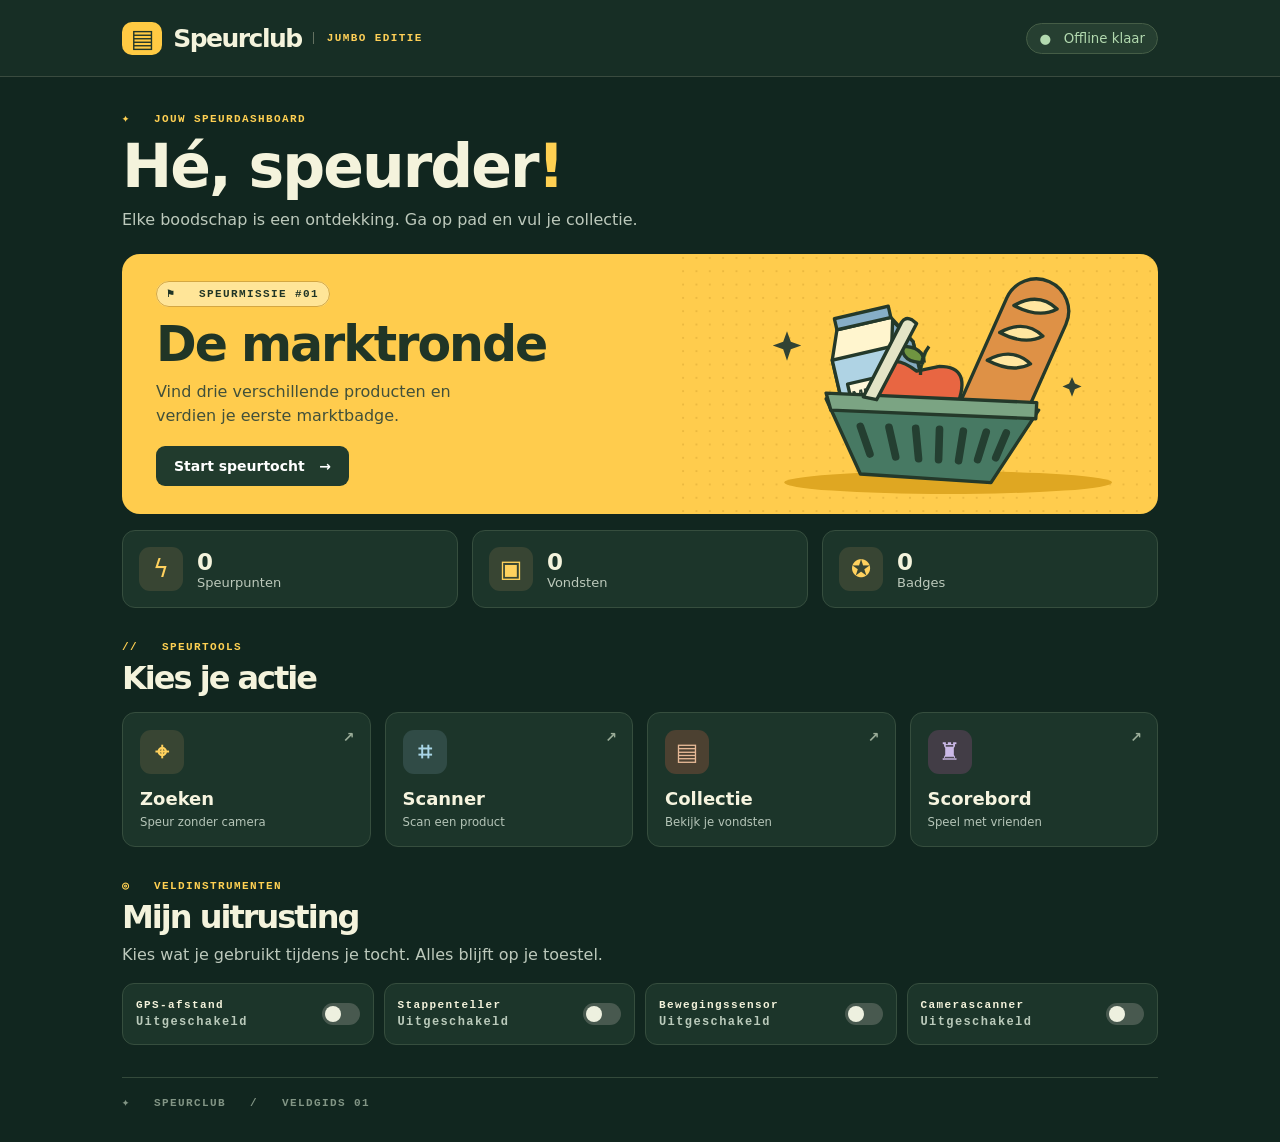
==== docs/index.html @ bfb79acc "Add optional foreground field instruments and offline Pages site Co-authored-by: arena-agent <297053" ====
<!doctype html><html lang="nl"><meta charset="utf-8"><meta name="viewport" content="width=device-width,initial-scale=1"><title>Jumbo Speurclub</title><link rel="stylesheet" href="style.css"><header><div class="bar"><strong><i>▤</i> Speurclub<span>JUMBO EDITIE</span></strong><small>● &nbsp; Offline klaar</small></div></header><main><div class="eyebrow">✦ &nbsp; JOUW SPEURDASHBOARD</div><h1>Hé, speurder<span>!</span></h1><p>Elke boodschap is een ontdekking. Ga op pad en vul je collectie.</p><section class="hero"><article><label>⚑ &nbsp; SPEURMISSIE #01</label><h2>De marktronde</h2><p>Vind drie verschillende producten en<br>verdien je eerste marktbadge.</p><button onclick="hunt()">Start speurtocht &nbsp; →</button></article><img src="market.svg" alt="Getekende boodschappenmand met melk, appel en brood"></section><div id="stats"></div><div class="eyebrow">// &nbsp; SPEURTOOLS</div><h3>Kies je actie</h3><div class="actions" id="actions"></div><section class="field"><div class="eyebrow">◎ &nbsp; VELDINSTRUMENTEN</div><h3>Mijn uitrusting</h3><p>Kies wat je gebruikt tijdens je tocht. Alles blijft op je toestel.</p><div id="gear"></div></section><footer>✦ &nbsp; SPEURCLUB &nbsp; / &nbsp; VELDGIDS 01</footer></main><dialog><button class="close" onclick="dlg.close()">×</button><div id="panel"></div></dialog><script src="game.js"></script><script src="gear.js"></script></html>
---- docs/style.css ----
*{box-sizing:border-box}body{margin:0;background:#11261f;color:#f4f3dc;font:16px system-ui,sans-serif}header{background:#172e25;border-bottom:1px solid #3a4b3f}.bar,main{max-width:1100px;margin:auto;padding:0 32px}.bar{height:76px;display:flex;justify-content:space-between;align-items:center}strong{font-size:25px;letter-spacing:-1.5px;display:flex;align-items:center;gap:11px}strong i{font-style:normal;background:#ffca43;color:#213628;border-radius:10px;padding:2px 9px}strong span,label,.eyebrow,footer,.tag{font:bold 11px monospace;letter-spacing:1.4px}strong span{border-left:1px solid #647161;padding-left:13px;color:#ffd057}small{color:#b2d9af;background:#263f31;border:1px solid #455d46;border-radius:20px;padding:7px 12px}main{padding-top:35px}.eyebrow,h1 span{color:#ffd052}h1,h2,h3{line-height:1.05;letter-spacing:-2px;margin:10px 0;font-weight:850}h1{font-size:clamp(40px,5vw,60px)}p{color:#bdc9bc;margin:8px 0 22px;line-height:1.5}.hero{position:relative;overflow:hidden;background:#ffcc4d;border-radius:18px;color:#203526;display:flex;min-height:250px;align-items:center;justify-content:space-between}.hero article{padding:28px 34px;z-index:1}.hero label{background:#ffe598;border:1px solid #d4a742;border-radius:20px;padding:6px 10px}.hero h2{font-size:clamp(30px,4vw,49px);margin-top:18px}.hero p{color:#41503a;margin:8px 0 18px}.hero img{width:46%;align-self:stretch;object-fit:contain}button{cursor:pointer;font:700 14px system-ui;border:0;border-radius:9px;padding:12px 18px;background:#213b2d;color:white}button:hover{filter:brightness(1.14)}#stats,.actions{display:grid;gap:14px}#stats{grid-template-columns:repeat(3,1fr);margin:16px 0 33px}.stat,.action{background:#1c352a;border:1px solid #364e3e;border-radius:13px}.stat{padding:16px;display:flex;align-items:center;gap:14px}.symbol{display:grid;place-items:center;font-size:24px;width:44px;height:44px;background:#384533;border-radius:11px;color:#ffd15e}.stat b{font-size:23px}.stat em{display:block;color:#bcc9bb;font:13px system-ui}h3{font-size:32px;margin:9px 0 16px}.actions{grid-template-columns:repeat(4,1fr)}.action{text-align:left;padding:17px;color:#f6f4df;position:relative}.action b{display:block;font-size:18px;margin:14px 0 4px}.action small{border:0;background:none;color:#b5c5b8;padding:0;font-weight:400}.action:after{content:'↗';position:absolute;right:15px;top:16px;color:#9aac98}.action:nth-child(2) .symbol{color:#a9d5e6;background:#304b46}.action:nth-child(3) .symbol{color:#e5b896;background:#4c4131}.action:nth-child(4) .symbol{color:#cbb9e7;background:#423d46}footer{color:#829585;margin:32px 0;border-top:1px solid #344a3b;padding-top:18px}dialog{background:#f5f2df;color:#203526;border:0;border-radius:16px;padding:28px;width:min(440px,94vw);max-height:86vh}dialog::backdrop{background:#05140ec9}.close{float:right;padding:4px 11px}input{padding:12px;border-radius:7px;border:1px solid #adb9a7;width:100%;margin:6px 0}dialog p{color:#4c6052}.row{display:block;width:100%;margin:6px 0;text-align:left}.tag{color:#687a65}dialog h3{margin-top:22px}video{width:100%}@media(max-width:650px){.bar,main{padding-left:16px;padding-right:16px}.bar{height:62px}strong span{display:none}.hero article{padding:20px}.hero img{position:absolute;right:-40px;bottom:-5px;width:43%;opacity:.88}.hero p{max-width:76%}.actions{grid-template-columns:1fr 1fr}#stats{gap:5px}.stat{padding:10px 6px;gap:5px}.stat .symbol{font-size:17px;width:25px;height:30px}.stat em{font-size:11px}.stat b{font-size:17px}}
.field{margin:32px 0}.field h3{margin-bottom:6px}.field p{margin-bottom:16px}#gear{display:grid;grid-template-columns:repeat(auto-fit,minmax(205px,1fr));gap:10px}.gear{display:flex;justify-content:space-between;align-items:center;gap:10px;background:#1c352a;border:1px solid #364e3e;border-radius:12px;padding:13px;cursor:pointer}.gear span{display:block;color:#bacabb;font-size:12px;margin-top:4px}.gear input{appearance:none;flex:none;width:38px;height:22px;border-radius:20px;background:#48594f;border:0;padding:3px;cursor:pointer}.gear input:before{content:'';display:block;width:16px;height:16px;border-radius:50%;background:#edf0df}.gear input:checked{background:#e4ae2d}.gear input:checked:before{transform:translateX(16px);background:#203526}
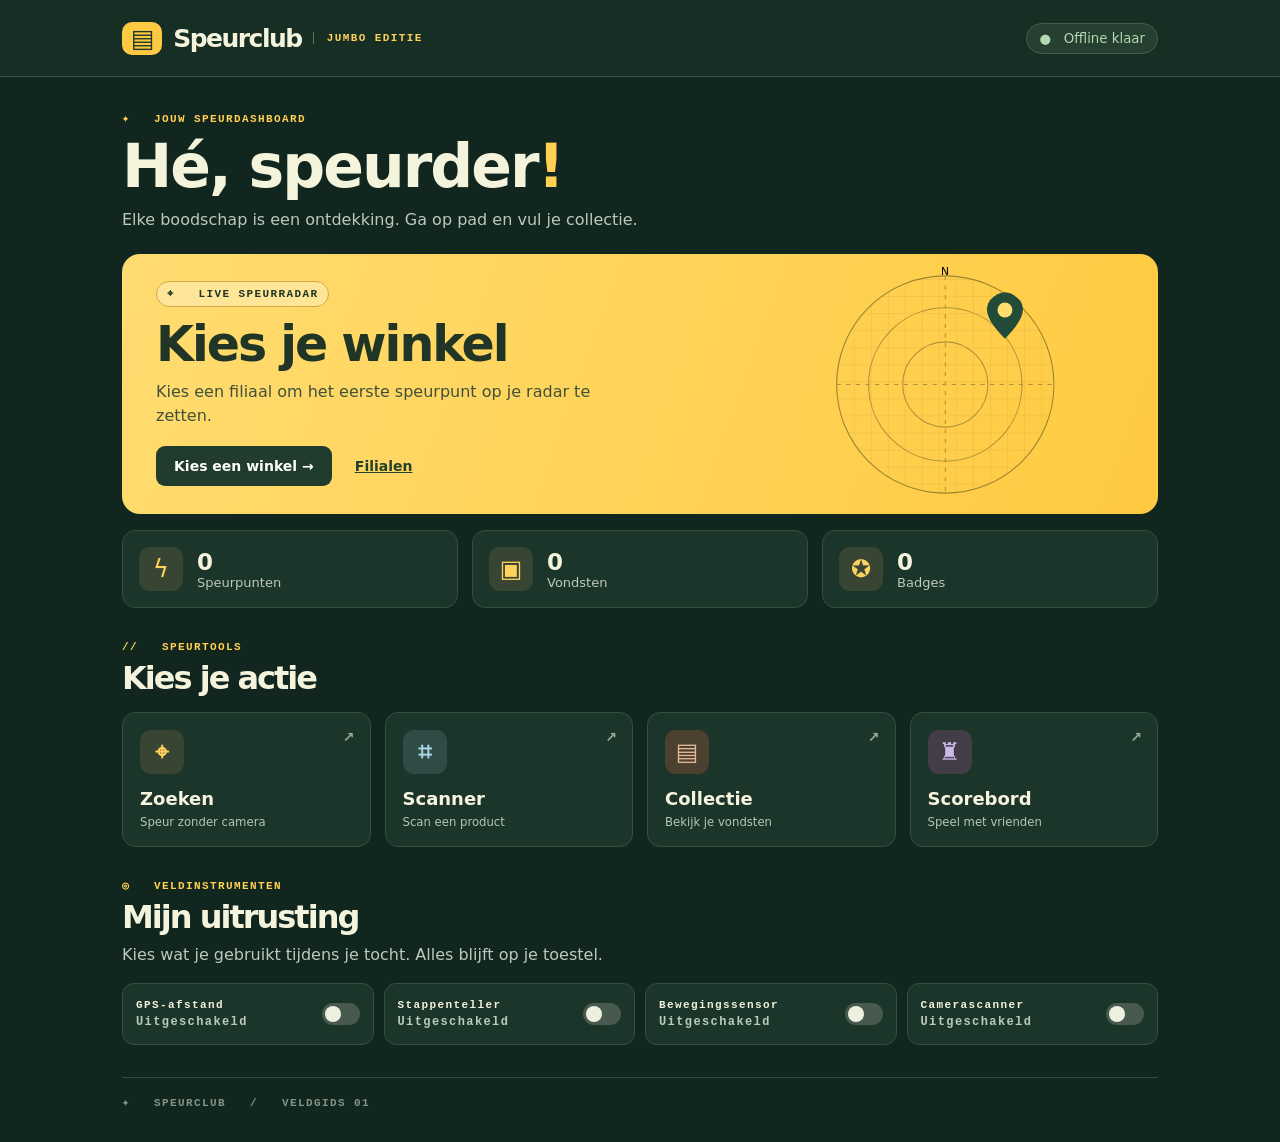
==== commit c8f53e98: "Add offline store radar, proximity checkpoints and camera barcode quest [standalone-apk] Co-authored" ====
--- a/docs/index.html
+++ b/docs/index.html
@@ -1 +1 @@
-<!doctype html><html lang="nl"><meta charset="utf-8"><meta name="viewport" content="width=device-width,initial-scale=1"><title>Jumbo Speurclub</title><link rel="stylesheet" href="style.css"><header><div class="bar"><strong><i>▤</i> Speurclub<span>JUMBO EDITIE</span></strong><small>● &nbsp; Offline klaar</small></div></header><main><div class="eyebrow">✦ &nbsp; JOUW SPEURDASHBOARD</div><h1>Hé, speurder<span>!</span></h1><p>Elke boodschap is een ontdekking. Ga op pad en vul je collectie.</p><section class="hero"><article><label>⚑ &nbsp; SPEURMISSIE #01</label><h2>De marktronde</h2><p>Vind drie verschillende producten en<br>verdien je eerste marktbadge.</p><button onclick="hunt()">Start speurtocht &nbsp; →</button></article><img src="market.svg" alt="Getekende boodschappenmand met melk, appel en brood"></section><div id="stats"></div><div class="eyebrow">// &nbsp; SPEURTOOLS</div><h3>Kies je actie</h3><div class="actions" id="actions"></div><section class="field"><div class="eyebrow">◎ &nbsp; VELDINSTRUMENTEN</div><h3>Mijn uitrusting</h3><p>Kies wat je gebruikt tijdens je tocht. Alles blijft op je toestel.</p><div id="gear"></div></section><footer>✦ &nbsp; SPEURCLUB &nbsp; / &nbsp; VELDGIDS 01</footer></main><dialog><button class="close" onclick="dlg.close()">×</button><div id="panel"></div></dialog><script src="game.js"></script><script src="gear.js"></script></html>
+<!doctype html><html lang="nl"><meta charset="utf-8"><meta name="viewport" content="width=device-width,initial-scale=1"><title>Jumbo Speurclub</title><link rel="stylesheet" href="style.css"><header><div class="bar"><strong><i>▤</i> Speurclub<span>JUMBO EDITIE</span></strong><small>● &nbsp; Offline klaar</small></div></header><main><div class="eyebrow">✦ &nbsp; JOUW SPEURDASHBOARD</div><h1>Hé, speurder<span>!</span></h1><p>Elke boodschap is een ontdekking. Ga op pad en vul je collectie.</p><section class="hero trail"><article><label>⌖ &nbsp; LIVE SPEURRADAR</label><h2 id="destination">Kies je winkel</h2><p id="hint"></p><button id="route-action">Kies een winkel →</button> <button class="switch" onclick="chooseStore()">Filialen</button></article><svg class="radar" viewBox="0 0 300 230" aria-label="Schematische speurradar, noord boven"><defs><pattern id="grid" width="16" height="16" patternUnits="userSpaceOnUse"><path d="M16 0H0V16" fill="none" stroke="#cba53c" opacity=".5"/></pattern></defs><circle cx="150" cy="115" r="102" fill="url(#grid)" stroke="#9d852f"/><g fill="none" stroke="#b09238"><circle cx="150" cy="115" r="72"/><circle cx="150" cy="115" r="40"/><path d="M48 115h204M150 13v204" stroke-dasharray="4 5"/></g><text x="146" y="12" font-size="10">N</text><g id="locator"><circle cx="150" cy="115" r="12" fill="#4d8063" opacity=".36"/><circle cx="150" cy="115" r="5" fill="#203b2d"/></g><g id="pin"><path d="M0 0Q-24 -24 -14 -36Q0 -51 14 -36Q24 -24 0 0" fill="#234c38"/><circle cy="-27" r="7" fill="#ffdc70"/></g></svg></section><div id="stats"></div><div class="eyebrow">// &nbsp; SPEURTOOLS</div><h3>Kies je actie</h3><div class="actions" id="actions"></div><section class="field"><div class="eyebrow">◎ &nbsp; VELDINSTRUMENTEN</div><h3>Mijn uitrusting</h3><p>Kies wat je gebruikt tijdens je tocht. Alles blijft op je toestel.</p><div id="gear"></div></section><footer>✦ &nbsp; SPEURCLUB &nbsp; / &nbsp; VELDGIDS 01</footer></main><dialog><button class="close" onclick="dlg.close()">×</button><div id="panel"></div></dialog><script src="game.js"></script><script src="gear.js"></script><script src="route.js"></script></html>
--- a/docs/style.css
+++ b/docs/style.css
@@ -1,2 +1,3 @@
 *{box-sizing:border-box}body{margin:0;background:#11261f;color:#f4f3dc;font:16px system-ui,sans-serif}header{background:#172e25;border-bottom:1px solid #3a4b3f}.bar,main{max-width:1100px;margin:auto;padding:0 32px}.bar{height:76px;display:flex;justify-content:space-between;align-items:center}strong{font-size:25px;letter-spacing:-1.5px;display:flex;align-items:center;gap:11px}strong i{font-style:normal;background:#ffca43;color:#213628;border-radius:10px;padding:2px 9px}strong span,label,.eyebrow,footer,.tag{font:bold 11px monospace;letter-spacing:1.4px}strong span{border-left:1px solid #647161;padding-left:13px;color:#ffd057}small{color:#b2d9af;background:#263f31;border:1px solid #455d46;border-radius:20px;padding:7px 12px}main{padding-top:35px}.eyebrow,h1 span{color:#ffd052}h1,h2,h3{line-height:1.05;letter-spacing:-2px;margin:10px 0;font-weight:850}h1{font-size:clamp(40px,5vw,60px)}p{color:#bdc9bc;margin:8px 0 22px;line-height:1.5}.hero{position:relative;overflow:hidden;background:#ffcc4d;border-radius:18px;color:#203526;display:flex;min-height:250px;align-items:center;justify-content:space-between}.hero article{padding:28px 34px;z-index:1}.hero label{background:#ffe598;border:1px solid #d4a742;border-radius:20px;padding:6px 10px}.hero h2{font-size:clamp(30px,4vw,49px);margin-top:18px}.hero p{color:#41503a;margin:8px 0 18px}.hero img{width:46%;align-self:stretch;object-fit:contain}button{cursor:pointer;font:700 14px system-ui;border:0;border-radius:9px;padding:12px 18px;background:#213b2d;color:white}button:hover{filter:brightness(1.14)}#stats,.actions{display:grid;gap:14px}#stats{grid-template-columns:repeat(3,1fr);margin:16px 0 33px}.stat,.action{background:#1c352a;border:1px solid #364e3e;border-radius:13px}.stat{padding:16px;display:flex;align-items:center;gap:14px}.symbol{display:grid;place-items:center;font-size:24px;width:44px;height:44px;background:#384533;border-radius:11px;color:#ffd15e}.stat b{font-size:23px}.stat em{display:block;color:#bcc9bb;font:13px system-ui}h3{font-size:32px;margin:9px 0 16px}.actions{grid-template-columns:repeat(4,1fr)}.action{text-align:left;padding:17px;color:#f6f4df;position:relative}.action b{display:block;font-size:18px;margin:14px 0 4px}.action small{border:0;background:none;color:#b5c5b8;padding:0;font-weight:400}.action:after{content:'↗';position:absolute;right:15px;top:16px;color:#9aac98}.action:nth-child(2) .symbol{color:#a9d5e6;background:#304b46}.action:nth-child(3) .symbol{color:#e5b896;background:#4c4131}.action:nth-child(4) .symbol{color:#cbb9e7;background:#423d46}footer{color:#829585;margin:32px 0;border-top:1px solid #344a3b;padding-top:18px}dialog{background:#f5f2df;color:#203526;border:0;border-radius:16px;padding:28px;width:min(440px,94vw);max-height:86vh}dialog::backdrop{background:#05140ec9}.close{float:right;padding:4px 11px}input{padding:12px;border-radius:7px;border:1px solid #adb9a7;width:100%;margin:6px 0}dialog p{color:#4c6052}.row{display:block;width:100%;margin:6px 0;text-align:left}.tag{color:#687a65}dialog h3{margin-top:22px}video{width:100%}@media(max-width:650px){.bar,main{padding-left:16px;padding-right:16px}.bar{height:62px}strong span{display:none}.hero article{padding:20px}.hero img{position:absolute;right:-40px;bottom:-5px;width:43%;opacity:.88}.hero p{max-width:76%}.actions{grid-template-columns:1fr 1fr}#stats{gap:5px}.stat{padding:10px 6px;gap:5px}.stat .symbol{font-size:17px;width:25px;height:30px}.stat em{font-size:11px}.stat b{font-size:17px}}
 .field{margin:32px 0}.field h3{margin-bottom:6px}.field p{margin-bottom:16px}#gear{display:grid;grid-template-columns:repeat(auto-fit,minmax(205px,1fr));gap:10px}.gear{display:flex;justify-content:space-between;align-items:center;gap:10px;background:#1c352a;border:1px solid #364e3e;border-radius:12px;padding:13px;cursor:pointer}.gear span{display:block;color:#bacabb;font-size:12px;margin-top:4px}.gear input{appearance:none;flex:none;width:38px;height:22px;border-radius:20px;background:#48594f;border:0;padding:3px;cursor:pointer}.gear input:before{content:'';display:block;width:16px;height:16px;border-radius:50%;background:#edf0df}.gear input:checked{background:#e4ae2d}.gear input:checked:before{transform:translateX(16px);background:#203526}
+.hero.trail{background:linear-gradient(110deg,#ffdc71,#ffca40)}.trail article{flex:1}.trail p{max-width:460px}.trail .switch{background:transparent;color:#23412d;text-decoration:underline}.radar{width:35%;max-height:245px;flex:none;margin-right:3%}button:disabled{opacity:.45;cursor:not-allowed}.row small{font-weight:400;color:#e4e9ce;border:0;background:none;padding:0}@media(max-width:650px){.trail{display:block}.trail article{padding-right:16px}.trail article p{max-width:100%}.radar{display:block;width:100%;height:128px;margin:0 0 10px}.trail h2{font-size:34px}}
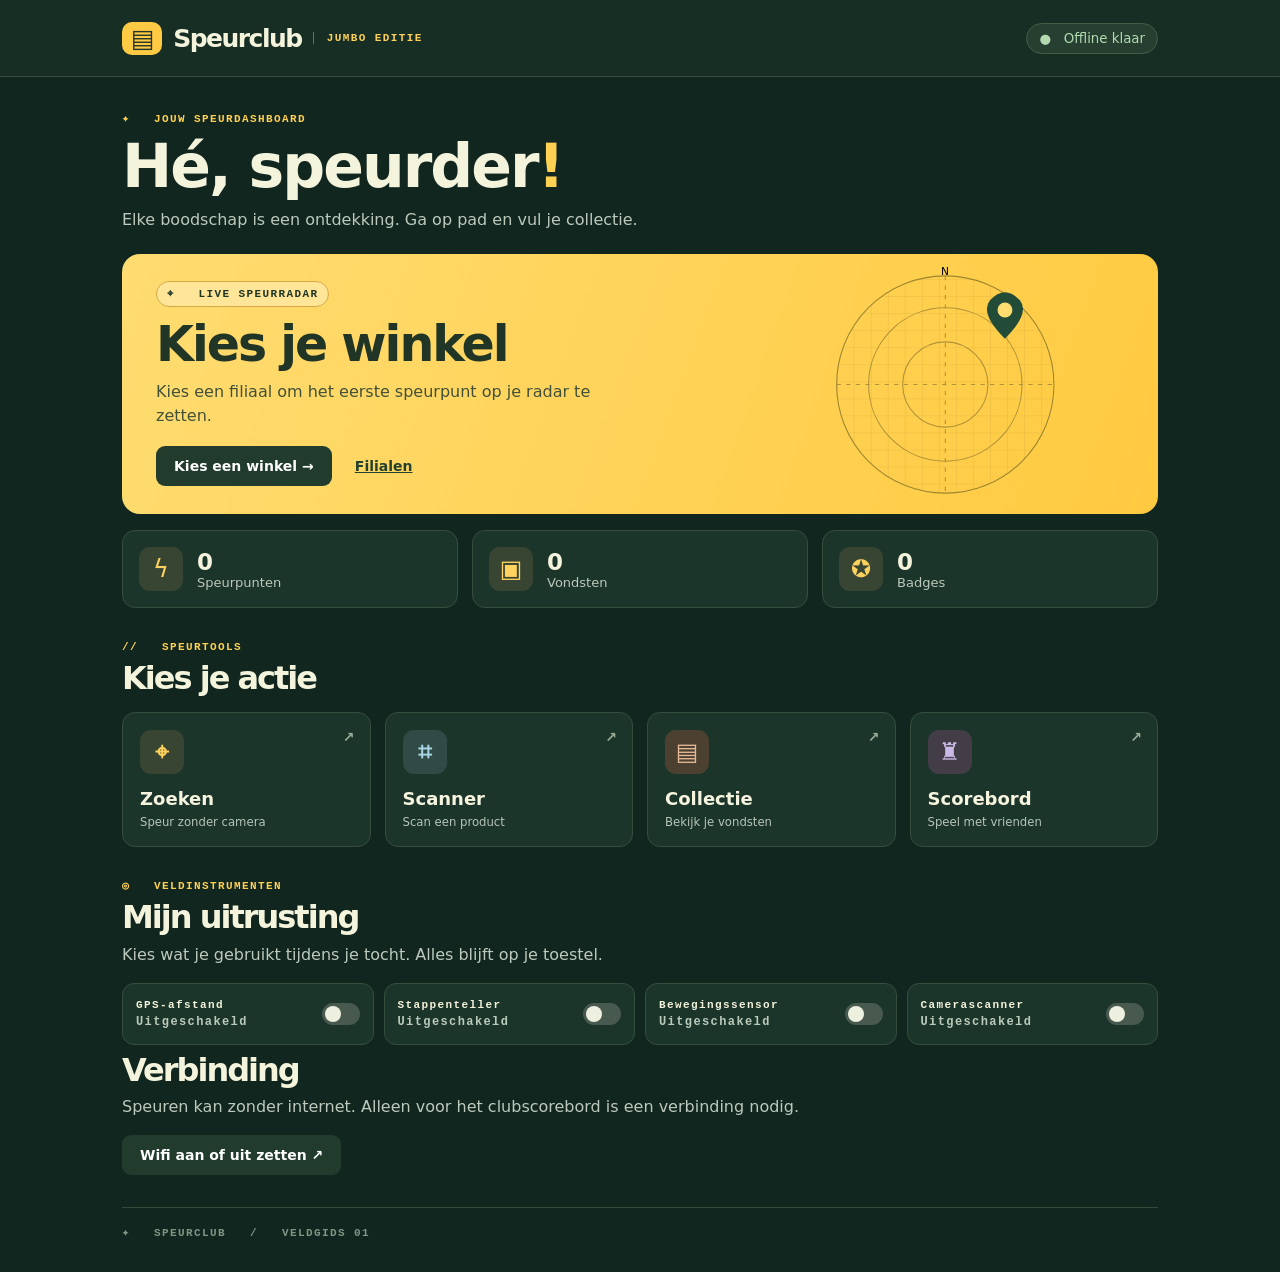
==== commit ace0569a: "Add Dongen and Breda Foodmarkt checkpoints and Android Wi-Fi controls [standalone-apk] Co-authored-b" ====
--- a/docs/index.html
+++ b/docs/index.html
@@ -1 +1 @@
-<!doctype html><html lang="nl"><meta charset="utf-8"><meta name="viewport" content="width=device-width,initial-scale=1"><title>Jumbo Speurclub</title><link rel="stylesheet" href="style.css"><header><div class="bar"><strong><i>▤</i> Speurclub<span>JUMBO EDITIE</span></strong><small>● &nbsp; Offline klaar</small></div></header><main><div class="eyebrow">✦ &nbsp; JOUW SPEURDASHBOARD</div><h1>Hé, speurder<span>!</span></h1><p>Elke boodschap is een ontdekking. Ga op pad en vul je collectie.</p><section class="hero trail"><article><label>⌖ &nbsp; LIVE SPEURRADAR</label><h2 id="destination">Kies je winkel</h2><p id="hint"></p><button id="route-action">Kies een winkel →</button> <button class="switch" onclick="chooseStore()">Filialen</button></article><svg class="radar" viewBox="0 0 300 230" aria-label="Schematische speurradar, noord boven"><defs><pattern id="grid" width="16" height="16" patternUnits="userSpaceOnUse"><path d="M16 0H0V16" fill="none" stroke="#cba53c" opacity=".5"/></pattern></defs><circle cx="150" cy="115" r="102" fill="url(#grid)" stroke="#9d852f"/><g fill="none" stroke="#b09238"><circle cx="150" cy="115" r="72"/><circle cx="150" cy="115" r="40"/><path d="M48 115h204M150 13v204" stroke-dasharray="4 5"/></g><text x="146" y="12" font-size="10">N</text><g id="locator"><circle cx="150" cy="115" r="12" fill="#4d8063" opacity=".36"/><circle cx="150" cy="115" r="5" fill="#203b2d"/></g><g id="pin"><path d="M0 0Q-24 -24 -14 -36Q0 -51 14 -36Q24 -24 0 0" fill="#234c38"/><circle cy="-27" r="7" fill="#ffdc70"/></g></svg></section><div id="stats"></div><div class="eyebrow">// &nbsp; SPEURTOOLS</div><h3>Kies je actie</h3><div class="actions" id="actions"></div><section class="field"><div class="eyebrow">◎ &nbsp; VELDINSTRUMENTEN</div><h3>Mijn uitrusting</h3><p>Kies wat je gebruikt tijdens je tocht. Alles blijft op je toestel.</p><div id="gear"></div></section><footer>✦ &nbsp; SPEURCLUB &nbsp; / &nbsp; VELDGIDS 01</footer></main><dialog><button class="close" onclick="dlg.close()">×</button><div id="panel"></div></dialog><script src="game.js"></script><script src="gear.js"></script><script src="route.js"></script></html>
+<!doctype html><html lang="nl"><meta charset="utf-8"><meta name="viewport" content="width=device-width,initial-scale=1"><title>Jumbo Speurclub</title><link rel="stylesheet" href="style.css"><header><div class="bar"><strong><i>▤</i> Speurclub<span>JUMBO EDITIE</span></strong><small>● &nbsp; Offline klaar</small></div></header><main><div class="eyebrow">✦ &nbsp; JOUW SPEURDASHBOARD</div><h1>Hé, speurder<span>!</span></h1><p>Elke boodschap is een ontdekking. Ga op pad en vul je collectie.</p><section class="hero trail"><article><label>⌖ &nbsp; LIVE SPEURRADAR</label><h2 id="destination">Kies je winkel</h2><p id="hint"></p><button id="route-action">Kies een winkel →</button> <button class="switch" onclick="chooseStore()">Filialen</button></article><svg class="radar" viewBox="0 0 300 230" aria-label="Schematische speurradar, noord boven"><defs><pattern id="grid" width="16" height="16" patternUnits="userSpaceOnUse"><path d="M16 0H0V16" fill="none" stroke="#cba53c" opacity=".5"/></pattern></defs><circle cx="150" cy="115" r="102" fill="url(#grid)" stroke="#9d852f"/><g fill="none" stroke="#b09238"><circle cx="150" cy="115" r="72"/><circle cx="150" cy="115" r="40"/><path d="M48 115h204M150 13v204" stroke-dasharray="4 5"/></g><text x="146" y="12" font-size="10">N</text><g id="locator"><circle cx="150" cy="115" r="12" fill="#4d8063" opacity=".36"/><circle cx="150" cy="115" r="5" fill="#203b2d"/></g><g id="pin"><path d="M0 0Q-24 -24 -14 -36Q0 -51 14 -36Q24 -24 0 0" fill="#234c38"/><circle cy="-27" r="7" fill="#ffdc70"/></g></svg></section><div id="stats"></div><div class="eyebrow">// &nbsp; SPEURTOOLS</div><h3>Kies je actie</h3><div class="actions" id="actions"></div><section class="field"><div class="eyebrow">◎ &nbsp; VELDINSTRUMENTEN</div><h3>Mijn uitrusting</h3><p>Kies wat je gebruikt tijdens je tocht. Alles blijft op je toestel.</p><div id="gear"></div><h3>Verbinding</h3><p>Speuren kan zonder internet. Alleen voor het clubscorebord is een verbinding nodig.</p><button onclick="wifiSettings()">Wifi aan of uit zetten ↗</button><p id="wifi-help" role="status"></p></section><footer>✦ &nbsp; SPEURCLUB &nbsp; / &nbsp; VELDGIDS 01</footer></main><dialog><button class="close" onclick="dlg.close()">×</button><div id="panel"></div></dialog><script src="game.js"></script><script src="gear.js"></script><script src="route.js"></script></html>
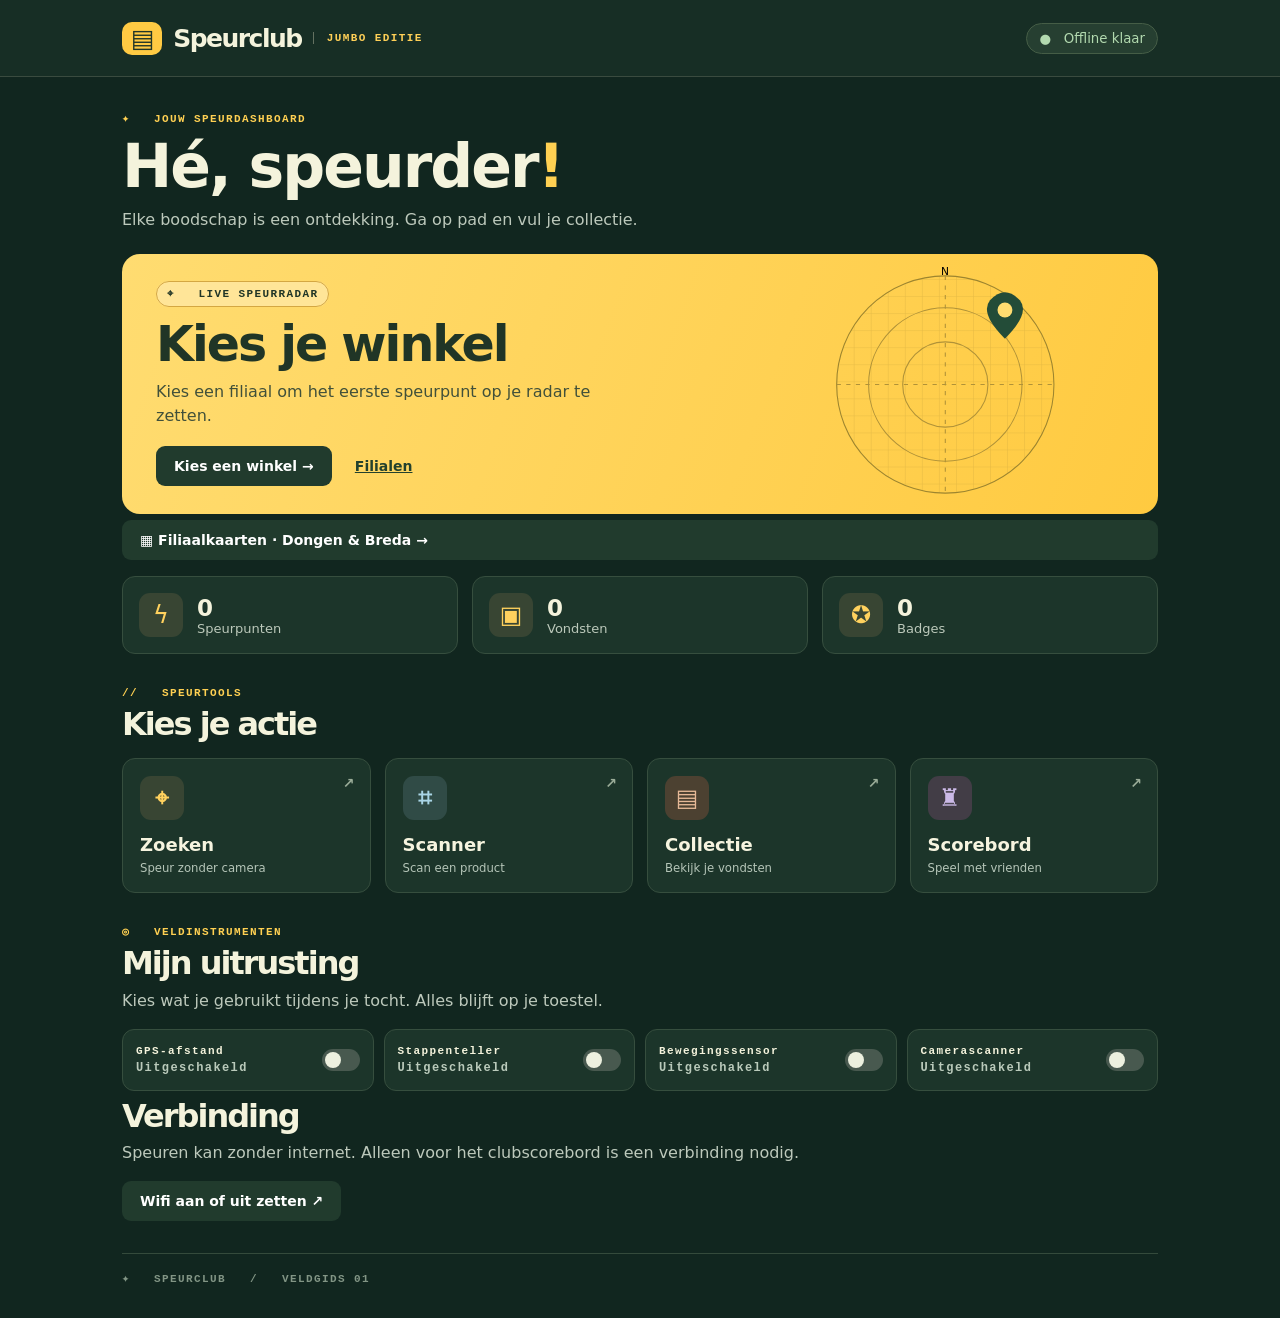
==== commit 37e122c6: "Show real offline store-area maps, GPS uncertainty and personal indoor plans [standalone-apk] Co-aut" ====
--- a/docs/index.html
+++ b/docs/index.html
@@ -1 +1 @@
-<!doctype html><html lang="nl"><meta charset="utf-8"><meta name="viewport" content="width=device-width,initial-scale=1"><title>Jumbo Speurclub</title><link rel="stylesheet" href="style.css"><header><div class="bar"><strong><i>▤</i> Speurclub<span>JUMBO EDITIE</span></strong><small>● &nbsp; Offline klaar</small></div></header><main><div class="eyebrow">✦ &nbsp; JOUW SPEURDASHBOARD</div><h1>Hé, speurder<span>!</span></h1><p>Elke boodschap is een ontdekking. Ga op pad en vul je collectie.</p><section class="hero trail"><article><label>⌖ &nbsp; LIVE SPEURRADAR</label><h2 id="destination">Kies je winkel</h2><p id="hint"></p><button id="route-action">Kies een winkel →</button> <button class="switch" onclick="chooseStore()">Filialen</button></article><svg class="radar" viewBox="0 0 300 230" aria-label="Schematische speurradar, noord boven"><defs><pattern id="grid" width="16" height="16" patternUnits="userSpaceOnUse"><path d="M16 0H0V16" fill="none" stroke="#cba53c" opacity=".5"/></pattern></defs><circle cx="150" cy="115" r="102" fill="url(#grid)" stroke="#9d852f"/><g fill="none" stroke="#b09238"><circle cx="150" cy="115" r="72"/><circle cx="150" cy="115" r="40"/><path d="M48 115h204M150 13v204" stroke-dasharray="4 5"/></g><text x="146" y="12" font-size="10">N</text><g id="locator"><circle cx="150" cy="115" r="12" fill="#4d8063" opacity=".36"/><circle cx="150" cy="115" r="5" fill="#203b2d"/></g><g id="pin"><path d="M0 0Q-24 -24 -14 -36Q0 -51 14 -36Q24 -24 0 0" fill="#234c38"/><circle cy="-27" r="7" fill="#ffdc70"/></g></svg></section><div id="stats"></div><div class="eyebrow">// &nbsp; SPEURTOOLS</div><h3>Kies je actie</h3><div class="actions" id="actions"></div><section class="field"><div class="eyebrow">◎ &nbsp; VELDINSTRUMENTEN</div><h3>Mijn uitrusting</h3><p>Kies wat je gebruikt tijdens je tocht. Alles blijft op je toestel.</p><div id="gear"></div><h3>Verbinding</h3><p>Speuren kan zonder internet. Alleen voor het clubscorebord is een verbinding nodig.</p><button onclick="wifiSettings()">Wifi aan of uit zetten ↗</button><p id="wifi-help" role="status"></p></section><footer>✦ &nbsp; SPEURCLUB &nbsp; / &nbsp; VELDGIDS 01</footer></main><dialog><button class="close" onclick="dlg.close()">×</button><div id="panel"></div></dialog><script src="game.js"></script><script src="gear.js"></script><script src="route.js"></script></html>
+<!doctype html><html lang="nl"><meta charset="utf-8"><meta name="viewport" content="width=device-width,initial-scale=1"><title>Jumbo Speurclub</title><link rel="stylesheet" href="style.css"><header><div class="bar"><strong><i>▤</i> Speurclub<span>JUMBO EDITIE</span></strong><small>● &nbsp; Offline klaar</small></div></header><main><div class="eyebrow">✦ &nbsp; JOUW SPEURDASHBOARD</div><h1>Hé, speurder<span>!</span></h1><p>Elke boodschap is een ontdekking. Ga op pad en vul je collectie.</p><section class="hero trail"><article><label>⌖ &nbsp; LIVE SPEURRADAR</label><h2 id="destination">Kies je winkel</h2><p id="hint"></p><button id="route-action">Kies een winkel →</button> <button class="switch" onclick="chooseStore()">Filialen</button></article><svg class="radar" viewBox="0 0 300 230" aria-label="Schematische speurradar, noord boven"><defs><pattern id="grid" width="16" height="16" patternUnits="userSpaceOnUse"><path d="M16 0H0V16" fill="none" stroke="#cba53c" opacity=".5"/></pattern></defs><circle cx="150" cy="115" r="102" fill="url(#grid)" stroke="#9d852f"/><g fill="none" stroke="#b09238"><circle cx="150" cy="115" r="72"/><circle cx="150" cy="115" r="40"/><path d="M48 115h204M150 13v204" stroke-dasharray="4 5"/></g><text x="146" y="12" font-size="10">N</text><g id="locator"><circle cx="150" cy="115" r="12" fill="#4d8063" opacity=".36"/><circle cx="150" cy="115" r="5" fill="#203b2d"/></g><g id="pin"><path d="M0 0Q-24 -24 -14 -36Q0 -51 14 -36Q24 -24 0 0" fill="#234c38"/><circle cy="-27" r="7" fill="#ffdc70"/></g></svg></section><button class="row" onclick="atlasMenu()">▦ Filiaalkaarten · Dongen &amp; Breda →</button><div id="stats"></div><div class="eyebrow">// &nbsp; SPEURTOOLS</div><h3>Kies je actie</h3><div class="actions" id="actions"></div><section class="field"><div class="eyebrow">◎ &nbsp; VELDINSTRUMENTEN</div><h3>Mijn uitrusting</h3><p>Kies wat je gebruikt tijdens je tocht. Alles blijft op je toestel.</p><div id="gear"></div><h3>Verbinding</h3><p>Speuren kan zonder internet. Alleen voor het clubscorebord is een verbinding nodig.</p><button onclick="wifiSettings()">Wifi aan of uit zetten ↗</button><p id="wifi-help" role="status"></p></section><footer>✦ &nbsp; SPEURCLUB &nbsp; / &nbsp; VELDGIDS 01</footer></main><dialog><button class="close" onclick="dlg.close()">×</button><div id="panel"></div></dialog><script src="game.js"></script><script src="gear.js"></script><script src="route.js"></script><script src="maps.js"></script></html>
--- a/docs/style.css
+++ b/docs/style.css
@@ -1,3 +1,6 @@
 *{box-sizing:border-box}body{margin:0;background:#11261f;color:#f4f3dc;font:16px system-ui,sans-serif}header{background:#172e25;border-bottom:1px solid #3a4b3f}.bar,main{max-width:1100px;margin:auto;padding:0 32px}.bar{height:76px;display:flex;justify-content:space-between;align-items:center}strong{font-size:25px;letter-spacing:-1.5px;display:flex;align-items:center;gap:11px}strong i{font-style:normal;background:#ffca43;color:#213628;border-radius:10px;padding:2px 9px}strong span,label,.eyebrow,footer,.tag{font:bold 11px monospace;letter-spacing:1.4px}strong span{border-left:1px solid #647161;padding-left:13px;color:#ffd057}small{color:#b2d9af;background:#263f31;border:1px solid #455d46;border-radius:20px;padding:7px 12px}main{padding-top:35px}.eyebrow,h1 span{color:#ffd052}h1,h2,h3{line-height:1.05;letter-spacing:-2px;margin:10px 0;font-weight:850}h1{font-size:clamp(40px,5vw,60px)}p{color:#bdc9bc;margin:8px 0 22px;line-height:1.5}.hero{position:relative;overflow:hidden;background:#ffcc4d;border-radius:18px;color:#203526;display:flex;min-height:250px;align-items:center;justify-content:space-between}.hero article{padding:28px 34px;z-index:1}.hero label{background:#ffe598;border:1px solid #d4a742;border-radius:20px;padding:6px 10px}.hero h2{font-size:clamp(30px,4vw,49px);margin-top:18px}.hero p{color:#41503a;margin:8px 0 18px}.hero img{width:46%;align-self:stretch;object-fit:contain}button{cursor:pointer;font:700 14px system-ui;border:0;border-radius:9px;padding:12px 18px;background:#213b2d;color:white}button:hover{filter:brightness(1.14)}#stats,.actions{display:grid;gap:14px}#stats{grid-template-columns:repeat(3,1fr);margin:16px 0 33px}.stat,.action{background:#1c352a;border:1px solid #364e3e;border-radius:13px}.stat{padding:16px;display:flex;align-items:center;gap:14px}.symbol{display:grid;place-items:center;font-size:24px;width:44px;height:44px;background:#384533;border-radius:11px;color:#ffd15e}.stat b{font-size:23px}.stat em{display:block;color:#bcc9bb;font:13px system-ui}h3{font-size:32px;margin:9px 0 16px}.actions{grid-template-columns:repeat(4,1fr)}.action{text-align:left;padding:17px;color:#f6f4df;position:relative}.action b{display:block;font-size:18px;margin:14px 0 4px}.action small{border:0;background:none;color:#b5c5b8;padding:0;font-weight:400}.action:after{content:'↗';position:absolute;right:15px;top:16px;color:#9aac98}.action:nth-child(2) .symbol{color:#a9d5e6;background:#304b46}.action:nth-child(3) .symbol{color:#e5b896;background:#4c4131}.action:nth-child(4) .symbol{color:#cbb9e7;background:#423d46}footer{color:#829585;margin:32px 0;border-top:1px solid #344a3b;padding-top:18px}dialog{background:#f5f2df;color:#203526;border:0;border-radius:16px;padding:28px;width:min(440px,94vw);max-height:86vh}dialog::backdrop{background:#05140ec9}.close{float:right;padding:4px 11px}input{padding:12px;border-radius:7px;border:1px solid #adb9a7;width:100%;margin:6px 0}dialog p{color:#4c6052}.row{display:block;width:100%;margin:6px 0;text-align:left}.tag{color:#687a65}dialog h3{margin-top:22px}video{width:100%}@media(max-width:650px){.bar,main{padding-left:16px;padding-right:16px}.bar{height:62px}strong span{display:none}.hero article{padding:20px}.hero img{position:absolute;right:-40px;bottom:-5px;width:43%;opacity:.88}.hero p{max-width:76%}.actions{grid-template-columns:1fr 1fr}#stats{gap:5px}.stat{padding:10px 6px;gap:5px}.stat .symbol{font-size:17px;width:25px;height:30px}.stat em{font-size:11px}.stat b{font-size:17px}}
 .field{margin:32px 0}.field h3{margin-bottom:6px}.field p{margin-bottom:16px}#gear{display:grid;grid-template-columns:repeat(auto-fit,minmax(205px,1fr));gap:10px}.gear{display:flex;justify-content:space-between;align-items:center;gap:10px;background:#1c352a;border:1px solid #364e3e;border-radius:12px;padding:13px;cursor:pointer}.gear span{display:block;color:#bacabb;font-size:12px;margin-top:4px}.gear input{appearance:none;flex:none;width:38px;height:22px;border-radius:20px;background:#48594f;border:0;padding:3px;cursor:pointer}.gear input:before{content:'';display:block;width:16px;height:16px;border-radius:50%;background:#edf0df}.gear input:checked{background:#e4ae2d}.gear input:checked:before{transform:translateX(16px);background:#203526}
 .hero.trail{background:linear-gradient(110deg,#ffdc71,#ffca40)}.trail article{flex:1}.trail p{max-width:460px}.trail .switch{background:transparent;color:#23412d;text-decoration:underline}.radar{width:35%;max-height:245px;flex:none;margin-right:3%}button:disabled{opacity:.45;cursor:not-allowed}.row small{font-weight:400;color:#e4e9ce;border:0;background:none;padding:0}@media(max-width:650px){.trail{display:block}.trail article{padding-right:16px}.trail article p{max-width:100%}.radar{display:block;width:100%;height:128px;margin:0 0 10px}.trail h2{font-size:34px}}
+.viewfinder{position:relative;overflow:hidden;border-radius:12px;background:#12281f}.viewfinder video{display:block;width:100%}.field-post{position:absolute;top:40%;left:4%;padding:5px;background:#ffce50;color:#153627;font:bold 11px monospace}.field-post:last-child{left:auto;right:4%}.field-post:after{content:'';position:absolute;top:100%;left:48%;height:32px;width:4px;background:#ffce50}
+.mapport{margin-top:12px;max-height:50vh;overflow:auto;border-radius:10px;background:#dddcc5}.mapport svg{display:block;max-width:none;height:auto}.floor{position:relative}.floor img{width:100%;display:block}.floor span{position:absolute;transform:translate(-50%,-50%);background:#234b34;color:white;border:2px solid white;border-radius:100%;padding:2px 6px}.floor span.selected{background:#c07805}#stops button{margin:2px}
+.schematic{display:grid;grid-template-columns:1fr 1fr;gap:9px;padding:14px;background:#e5e8d2;border-radius:12px}.schematic button{background:#fffdf0;color:#22412e;border:1px dashed #81917c}.schematic .here{background:#ffd052;border-style:solid}
